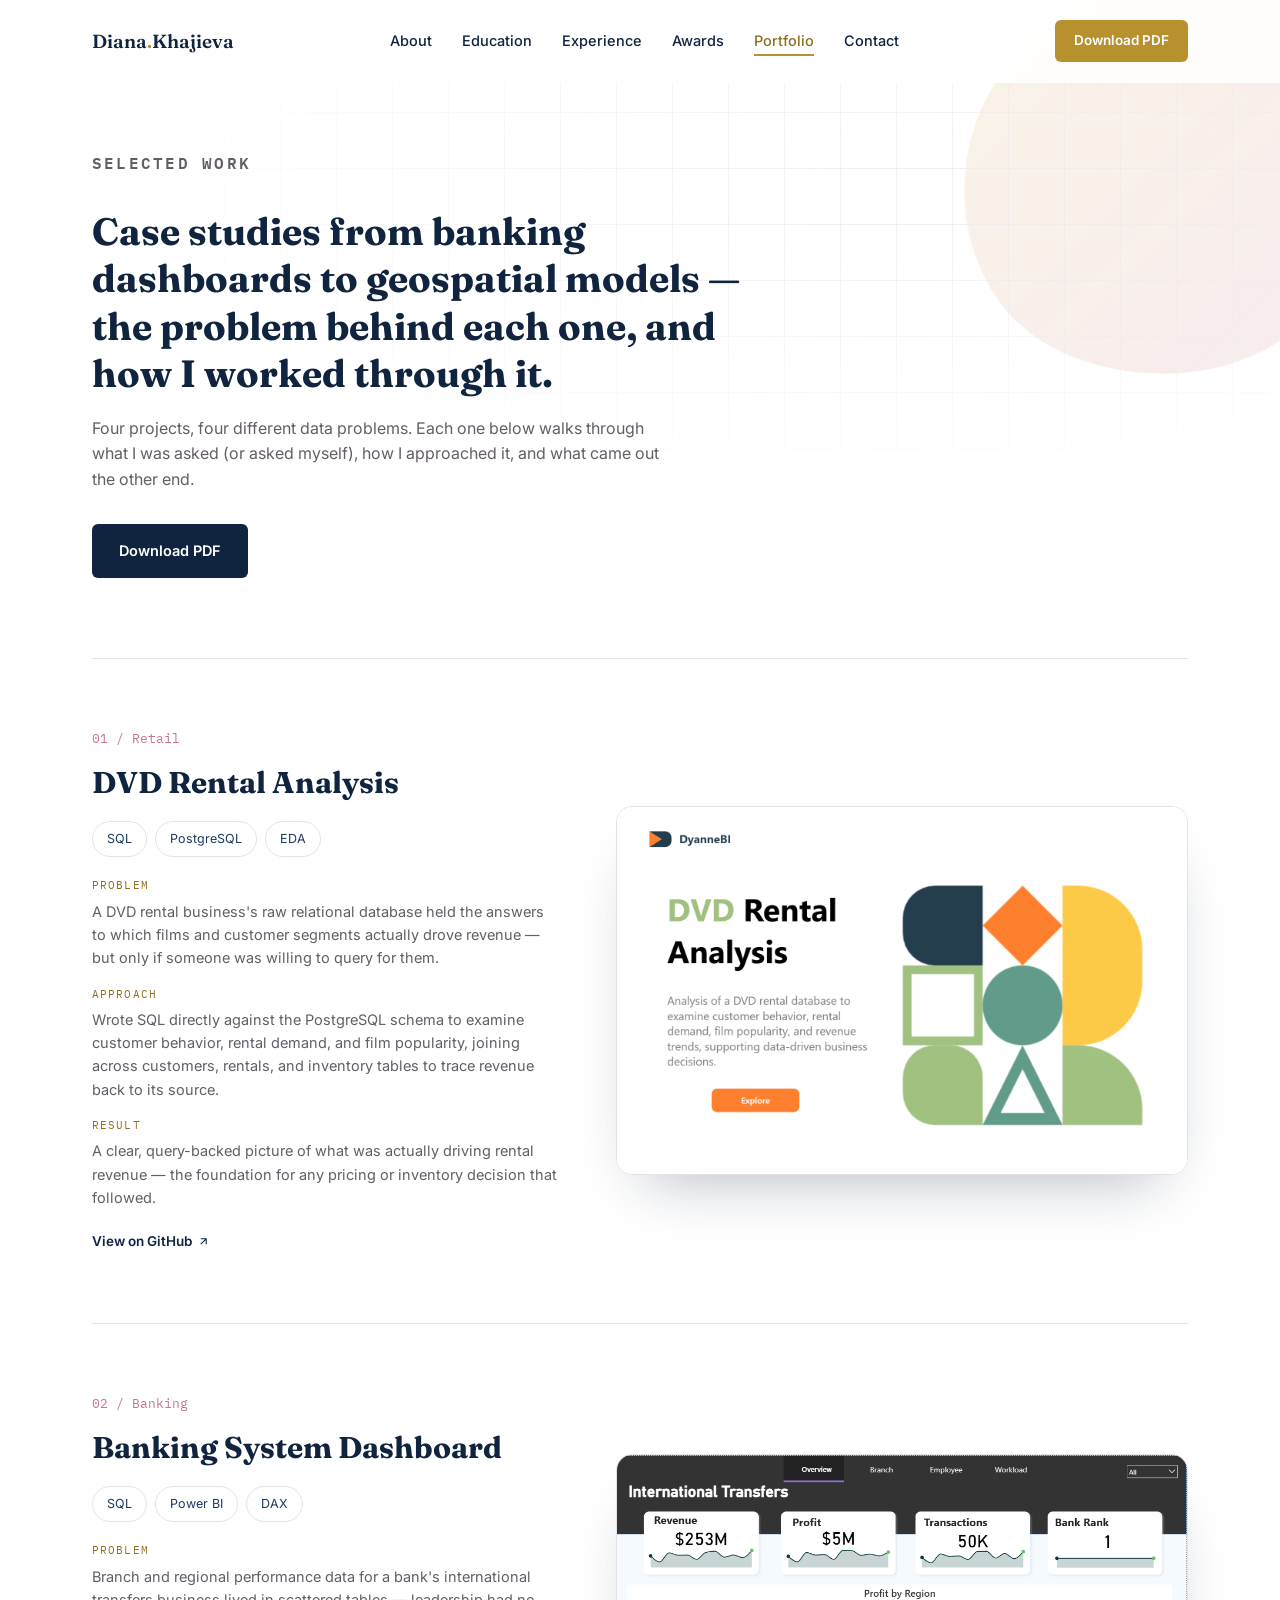
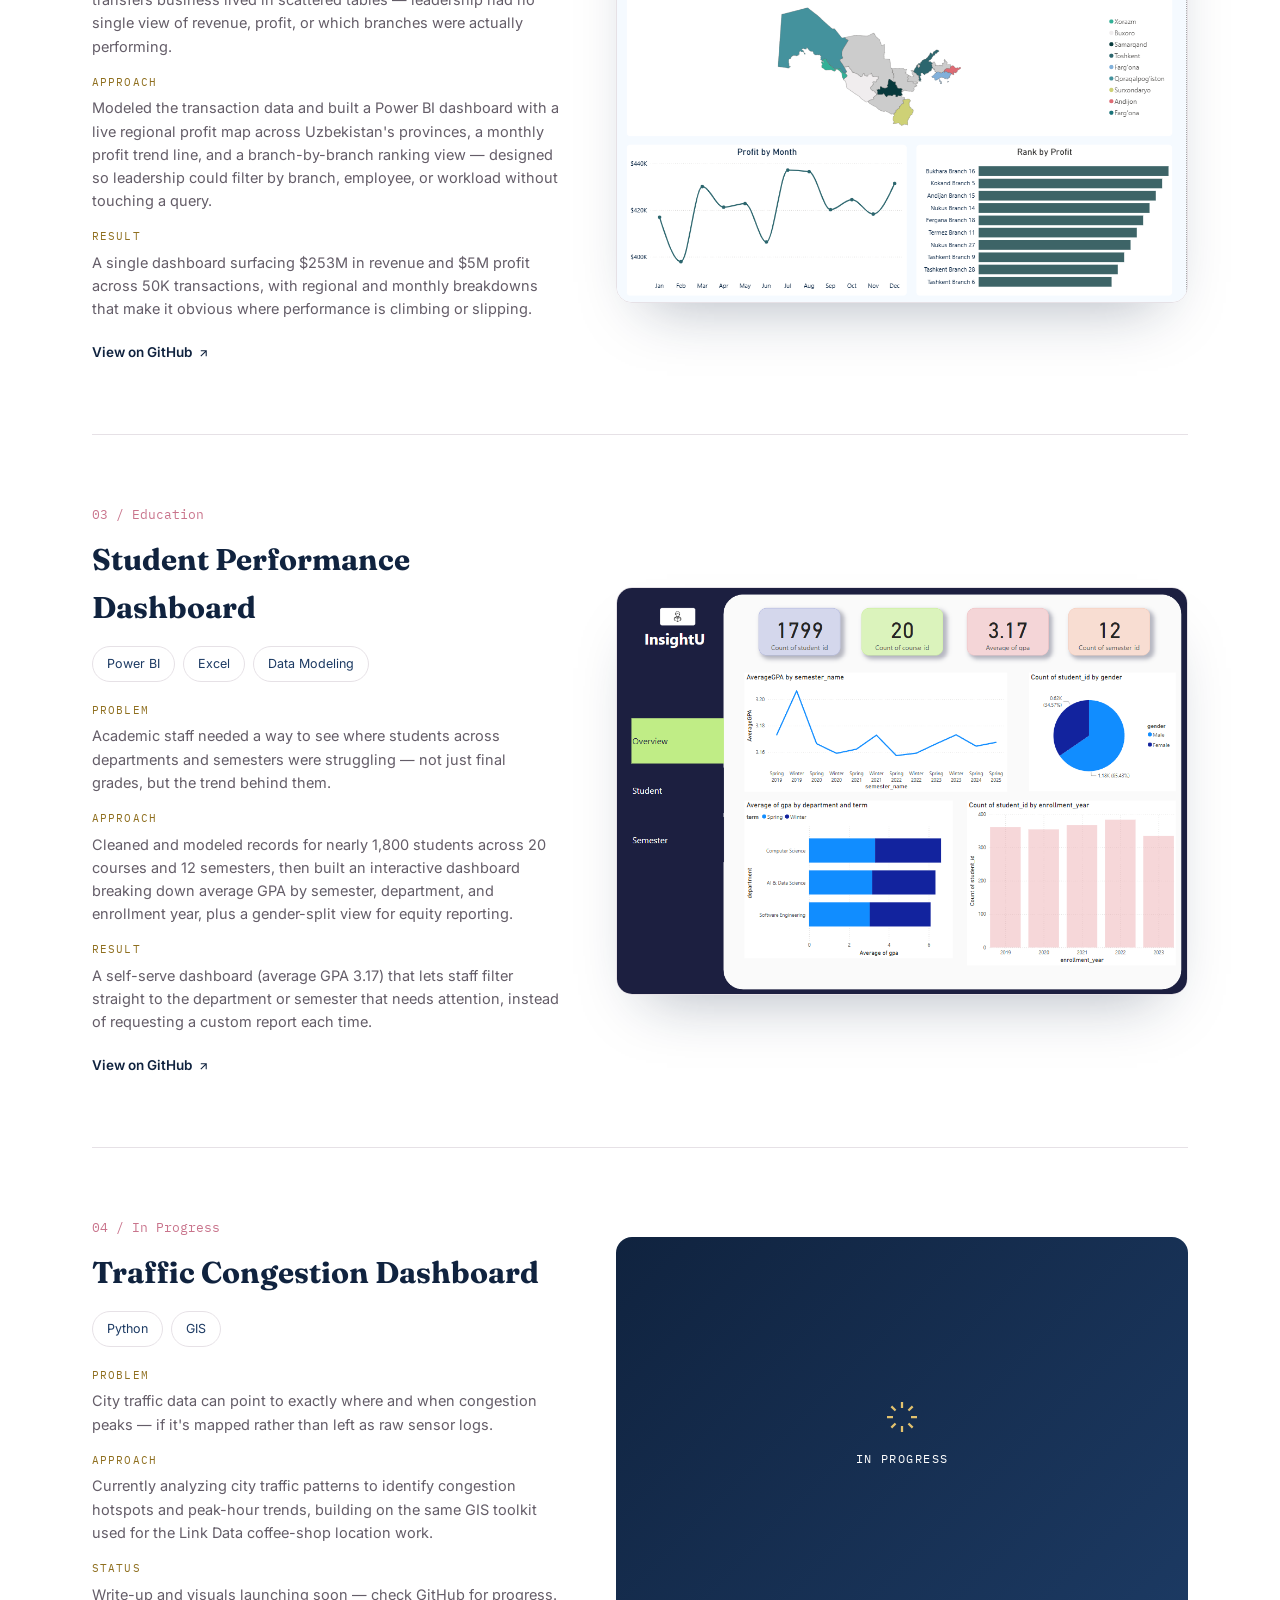
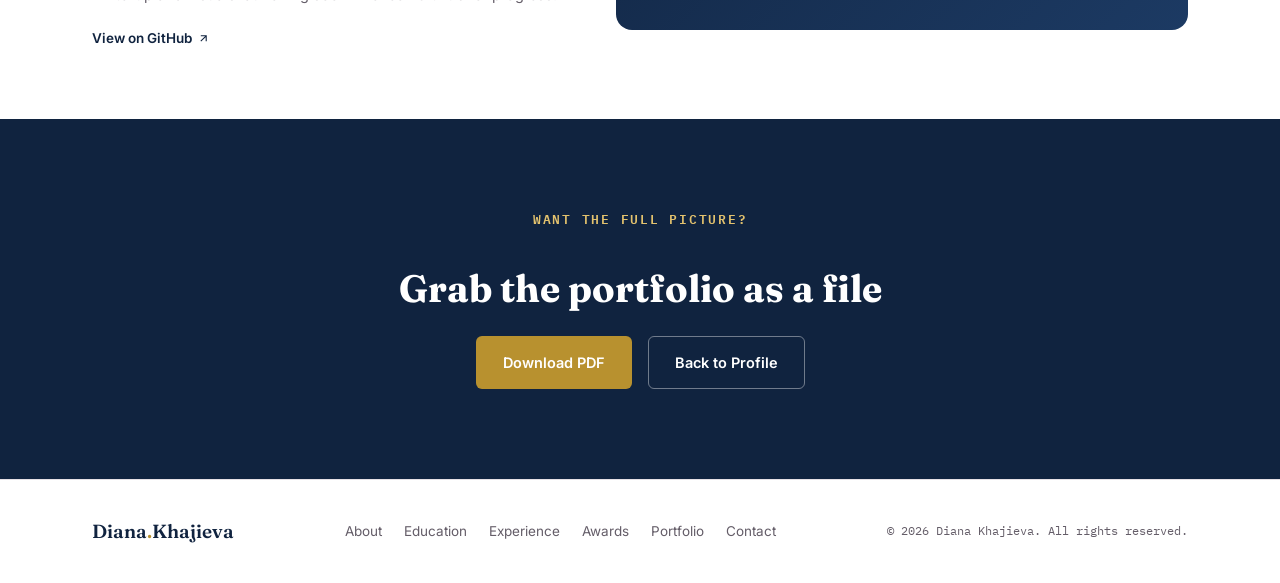
==== portfolio.html @ 5a4b7687 "Add files via upload" ====
<!DOCTYPE html>
<html lang="en">
<head>
<meta charset="UTF-8" />
<meta name="viewport" content="width=device-width, initial-scale=1.0" />
<title>Portfolio — Diana Khajieva</title>
<meta name="description" content="Diana Khajieva's data analytics portfolio — banking, education, and geospatial dashboard case studies." />
<link rel="preconnect" href="https://fonts.googleapis.com">
<link rel="preconnect" href="https://fonts.gstatic.com" crossorigin>
<link href="https://fonts.googleapis.com/css2?family=Fraunces:opsz,wght@9..144,500;9..144,600;9..144,700;9..144,900&family=Inter:wght@400;500;600;700&family=IBM+Plex+Mono:wght@400;500;600&display=swap" rel="stylesheet">
<link rel="stylesheet" href="style.css">
</head>
<body>

<div class="scroll-progress" id="scrollProgress"></div>

<!-- ===== Nav ===== -->
<header class="nav" id="nav">
  <div class="nav-inner">
    <a href="index.html" class="nav-logo">Diana<span>.</span>Khajieva</a>

    <nav class="nav-links" id="navLinks">
      <a href="index.html#about" class="nav-link">About</a>
      <a href="index.html#education" class="nav-link">Education</a>
      <a href="index.html#experience" class="nav-link">Experience</a>
      <a href="index.html#awards" class="nav-link">Awards</a>
      <a href="portfolio.html" class="nav-link active">Portfolio</a>
      <a href="index.html#contact" class="nav-link">Contact</a>
    </nav>

    <a href="assets/Diana_Khajieva_Portfolio.pdf" class="btn btn-small btn-gold nav-cta" download>Download PDF</a>

    <button class="nav-toggle" id="navToggle" aria-label="Toggle menu" aria-expanded="false">
      <span></span><span></span><span></span>
    </button>
  </div>
</header>

<main>

  <!-- ===== Portfolio hero ===== -->
  <section class="pf-hero">
    <div class="bg-blob blob-float" data-parallax="0.08" style="width:520px;height:520px;top:-5%;right:-12%;opacity:.5;" aria-hidden="true">
      <svg viewBox="0 0 200 200"><defs><linearGradient id="pfHeroGrad" x1="0%" y1="0%" x2="100%" y2="100%"><stop offset="0%" stop-color="#e3c26e" stop-opacity=".35"/><stop offset="100%" stop-color="#c9748c" stop-opacity=".28"/></linearGradient></defs>
      <path fill="url(#pfHeroGrad)" transform="translate(100 100)" d="M45.7,-58.4C59.9,-49.7,72.5,-36.9,76.9,-21.5C81.3,-6.1,77.5,11.9,69.4,27.4C61.3,42.9,48.9,55.9,34.2,63.6C19.5,71.3,2.5,73.7,-14.5,71.9C-31.5,70.1,-48.5,64.1,-60.6,52.3C-72.7,40.5,-79.9,22.9,-80.6,4.9C-81.3,-13.1,-75.5,-31.5,-64.5,-45.5C-53.5,-59.5,-37.3,-69.1,-20.6,-76.6C-3.9,-84.1,13.3,-89.5,27.9,-84.4C42.5,-79.3,54.5,-63.7,45.7,-58.4Z"/></svg>
    </div>
    <div class="hero-grid-bg" aria-hidden="true"></div>
    <div class="pf-hero-inner">
      <p class="eyebrow reveal">Selected Work</p>
      <h1 class="reveal">Case studies from banking dashboards to geospatial models — the problem behind each one, and how I worked through it.</h1>
      <p class="reveal">Four projects, four different data problems. Each one below walks through what I was asked (or asked myself), how I approached it, and what came out the other end.</p>
      <div class="pf-hero-actions reveal">
        <a href="assets/Diana_Khajieva_Portfolio.pdf" class="btn btn-navy" download>Download PDF</a>
      </div>
    </div>
  </section>

  <!-- ===== Case studies ===== -->
  <section class="case-list">
    <div class="section-inner">

      <article class="case-study reveal">
        <div class="case-copy">
          <span class="case-number mono">01 / Retail</span>
          <h2>DVD Rental Analysis</h2>
          <div class="case-tags">
            <span class="tag-outline">SQL</span><span class="tag-outline">PostgreSQL</span><span class="tag-outline">EDA</span>
          </div>
          <div class="case-block">
            <span class="case-block-label">Problem</span>
            <p>A DVD rental business's raw relational database held the answers to which films and customer segments actually drove revenue — but only if someone was willing to query for them.</p>
          </div>
          <div class="case-block">
            <span class="case-block-label">Approach</span>
            <p>Wrote SQL directly against the PostgreSQL schema to examine customer behavior, rental demand, and film popularity, joining across customers, rentals, and inventory tables to trace revenue back to its source.</p>
          </div>
          <div class="case-block">
            <span class="case-block-label">Result</span>
            <p>A clear, query-backed picture of what was actually driving rental revenue — the foundation for any pricing or inventory decision that followed.</p>
          </div>
          <div class="case-links">
            <a href="https://github.com/KhDyanne" target="_blank" rel="noopener" class="link-arrow">View on GitHub <svg viewBox="0 0 24 24" fill="none" stroke="currentColor" stroke-width="2"><path d="M7 17 17 7M7 7h10v10"/></svg></a>
          </div>
        </div>
        <div class="case-media">
          <div class="case-media-frame"><img src="assets/project-dvd-rental.png" alt="DVD Rental Analysis project cover"></div>
        </div>
      </article>

      <article class="case-study reveal">
        <div class="case-copy">
          <span class="case-number mono">02 / Banking</span>
          <h2>Banking System Dashboard</h2>
          <div class="case-tags">
            <span class="tag-outline">SQL</span><span class="tag-outline">Power BI</span><span class="tag-outline">DAX</span>
          </div>
          <div class="case-block">
            <span class="case-block-label">Problem</span>
            <p>Branch and regional performance data for a bank's international transfers business lived in scattered tables — leadership had no single view of revenue, profit, or which branches were actually performing.</p>
          </div>
          <div class="case-block">
            <span class="case-block-label">Approach</span>
            <p>Modeled the transaction data and built a Power BI dashboard with a live regional profit map across Uzbekistan's provinces, a monthly profit trend line, and a branch-by-branch ranking view — designed so leadership could filter by branch, employee, or workload without touching a query.</p>
          </div>
          <div class="case-block">
            <span class="case-block-label">Result</span>
            <p>A single dashboard surfacing $253M in revenue and $5M profit across 50K transactions, with regional and monthly breakdowns that make it obvious where performance is climbing or slipping.</p>
          </div>
          <div class="case-links">
            <a href="https://github.com/KhDyanne/Banking-Dashboard" target="_blank" rel="noopener" class="link-arrow">View on GitHub <svg viewBox="0 0 24 24" fill="none" stroke="currentColor" stroke-width="2"><path d="M7 17 17 7M7 7h10v10"/></svg></a>
          </div>
        </div>
        <div class="case-media">
          <div class="case-media-frame"><img src="assets/project-banking.png" alt="Banking System Power BI dashboard"></div>
        </div>
      </article>

      <article class="case-study reveal">
        <div class="case-copy">
          <span class="case-number mono">03 / Education</span>
          <h2>Student Performance Dashboard</h2>
          <div class="case-tags">
            <span class="tag-outline">Power BI</span><span class="tag-outline">Excel</span><span class="tag-outline">Data Modeling</span>
          </div>
          <div class="case-block">
            <span class="case-block-label">Problem</span>
            <p>Academic staff needed a way to see where students across departments and semesters were struggling — not just final grades, but the trend behind them.</p>
          </div>
          <div class="case-block">
            <span class="case-block-label">Approach</span>
            <p>Cleaned and modeled records for nearly 1,800 students across 20 courses and 12 semesters, then built an interactive dashboard breaking down average GPA by semester, department, and enrollment year, plus a gender-split view for equity reporting.</p>
          </div>
          <div class="case-block">
            <span class="case-block-label">Result</span>
            <p>A self-serve dashboard (average GPA 3.17) that lets staff filter straight to the department or semester that needs attention, instead of requesting a custom report each time.</p>
          </div>
          <div class="case-links">
            <a href="https://github.com/KhDyanne" target="_blank" rel="noopener" class="link-arrow">View on GitHub <svg viewBox="0 0 24 24" fill="none" stroke="currentColor" stroke-width="2"><path d="M7 17 17 7M7 7h10v10"/></svg></a>
          </div>
        </div>
        <div class="case-media">
          <div class="case-media-frame"><img src="assets/project-student-performance.png" alt="Student Performance Power BI dashboard"></div>
        </div>
      </article>

      <article class="case-study reveal">
        <div class="case-copy">
          <span class="case-number mono">04 / In Progress</span>
          <h2>Traffic Congestion Dashboard</h2>
          <div class="case-tags">
            <span class="tag-outline">Python</span><span class="tag-outline">GIS</span>
          </div>
          <div class="case-block">
            <span class="case-block-label">Problem</span>
            <p>City traffic data can point to exactly where and when congestion peaks — if it's mapped rather than left as raw sensor logs.</p>
          </div>
          <div class="case-block">
            <span class="case-block-label">Approach</span>
            <p>Currently analyzing city traffic patterns to identify congestion hotspots and peak-hour trends, building on the same GIS toolkit used for the Link Data coffee-shop location work.</p>
          </div>
          <div class="case-block">
            <span class="case-block-label">Status</span>
            <p>Write-up and visuals launching soon — check GitHub for progress.</p>
          </div>
          <div class="case-links">
            <a href="https://github.com/KhDyanne/Traffic-Dashboard" target="_blank" rel="noopener" class="link-arrow">View on GitHub <svg viewBox="0 0 24 24" fill="none" stroke="currentColor" stroke-width="2"><path d="M7 17 17 7M7 7h10v10"/></svg></a>
          </div>
        </div>
        <div class="case-media">
          <div class="case-media-soon">
            <svg viewBox="0 0 24 24" fill="none" stroke="currentColor" stroke-width="1.5"><path d="M12 2v4M12 18v4M4.9 4.9l2.8 2.8M16.3 16.3l2.8 2.8M2 12h4M18 12h4M4.9 19.1l2.8-2.8M16.3 7.7l2.8-2.8"/></svg>
            <span class="mono" style="font-size:12px; letter-spacing:.12em;">IN PROGRESS</span>
          </div>
        </div>
      </article>

    </div>
  </section>

  <!-- ===== CTA ===== -->
  <section class="pf-cta">
    <div class="section-inner">
      <p class="eyebrow reveal" style="color:var(--gold-light);">Want the full picture?</p>
      <h2 class="reveal">Grab the portfolio as a file</h2>
      <div class="pf-cta-actions reveal">
        <a href="assets/Diana_Khajieva_Portfolio.pdf" class="btn btn-navy" download>Download PDF</a>
        <a href="index.html" class="btn btn-outline">Back to Profile</a>
      </div>
    </div>
  </section>

</main>

<footer class="footer">
  <div class="footer-inner">
    <a href="index.html" class="nav-logo">Diana<span>.</span>Khajieva</a>
    <nav class="footer-links">
      <a href="index.html#about">About</a>
      <a href="index.html#education">Education</a>
      <a href="index.html#experience">Experience</a>
      <a href="index.html#awards">Awards</a>
      <a href="portfolio.html">Portfolio</a>
      <a href="index.html#contact">Contact</a>
    </nav>
    <p class="mono footer-copy">&copy; 2026 Diana Khajieva. All rights reserved.</p>
  </div>
</footer>

<button class="to-top" id="toTop" aria-label="Back to top">
  <svg viewBox="0 0 24 24" fill="none" stroke="currentColor" stroke-width="2"><path d="m18 15-6-6-6 6"/></svg>
</button>

<script src="script.js"></script>
</body>
</html>
---- style.css ----
/* =========================================================
   Diana Khajieva — Profile & Portfolio
   Palette: white / navy / gold / dusty rose
   Type: Fraunces (display) + Inter (body) + IBM Plex Mono (data)
========================================================= */

:root{
  --white:#ffffff;
  --navy-900:#10233f;
  --navy-700:#1c3a63;
  --navy-500:#2c4d82;
  --gold:#b8912f;
  --gold-light:#e3c26e;
  --gold-dark:#8f6f1f;
  --rose:#c9748c;
  --rose-light:#f8e8ee;
  --rose-dark:#a1546b;
  --gray-100:#f7f6f8;
  --gray-200:#ece9ed;
  --gray-400:#c7c1c9;
  --gray-600:#645d68;
  --line:#e6e1e6;

  --font-display: 'Fraunces', Georgia, serif;
  --font-body: 'Inter', -apple-system, BlinkMacSystemFont, sans-serif;
  --font-mono: 'IBM Plex Mono', 'Courier New', monospace;

  --max-w: 1160px;
  --section-pad: 128px;
  --ease: cubic-bezier(.22,.68,.32,1);
}

*{ box-sizing:border-box; margin:0; padding:0; }
html{ scroll-behavior:smooth; }
@media (prefers-reduced-motion: reduce){
  html{ scroll-behavior:auto; }
  *{ animation-duration:0.001ms !important; animation-iteration-count:1 !important; transition-duration:0.001ms !important; }
}

body{
  font-family:var(--font-body);
  color:var(--navy-900);
  background:var(--white);
  line-height:1.6;
  -webkit-font-smoothing:antialiased;
  overflow-x:hidden;
}

img{ max-width:100%; display:block; }
a{ color:inherit; text-decoration:none; }
ul{ list-style:none; }
.mono{ font-family:var(--font-mono); }
button{ font-family:inherit; }

::selection{ background:var(--rose); color:var(--white); }

:focus-visible{
  outline:2px solid var(--rose-dark);
  outline-offset:3px;
  border-radius:2px;
}

/* ===== Scroll progress ===== */
.scroll-progress{
  position:fixed; top:0; left:0; height:3px; width:0%;
  background:linear-gradient(90deg,var(--gold),var(--rose));
  z-index:1000;
  transition:width .1s linear;
}

/* ===== Section scaffolding ===== */
.section-inner{
  max-width:var(--max-w);
  margin:0 auto;
  padding:0 32px;
  position:relative;
}
.section{ padding:var(--section-pad) 0; position:relative; overflow:hidden; }
.section-alt{ background:var(--gray-100); }
.eyebrow{
  font-family:var(--font-mono);
  font-size:12.5px;
  letter-spacing:.14em;
  text-transform:uppercase;
  color:var(--rose-dark);
  font-weight:600;
  margin-bottom:10px;
}
.section-title{
  font-family:var(--font-display);
  font-weight:600;
  font-size:clamp(32px,4vw,44px);
  color:var(--navy-900);
  margin-bottom:56px;
  position:relative;
  padding-bottom:18px;
}
.section-title::after{
  content:"";
  position:absolute; left:0; bottom:0;
  width:56px; height:3px;
  background:var(--gold);
  border-radius:2px;
}

/* ===== Reveal-on-scroll ===== */
.reveal{
  opacity:0;
  transform:translateY(24px);
  transition:opacity .7s var(--ease), transform .7s var(--ease);
}
.reveal.is-visible{ opacity:1; transform:none; }

/* ===== Decorative parallax blobs ===== */
.bg-blob{
  position:absolute;
  z-index:0;
  pointer-events:none;
  will-change:transform;
}
.bg-blob svg{ width:100%; height:100%; display:block; }
.blob-float{ animation:blobFloat 9s ease-in-out infinite; }
.blob-float-slow{ animation:blobFloat 13s ease-in-out infinite; }
@keyframes blobFloat{
  0%,100%{ transform:translate(0,0) rotate(0deg) scale(1); }
  50%{ transform:translate(-2%,3%) rotate(6deg) scale(1.03); }
}

/* ===== Buttons ===== */
.btn{
  display:inline-flex; align-items:center; gap:8px;
  padding:14px 26px;
  font-weight:600;
  font-size:14.5px;
  border-radius:6px;
  border:1.5px solid transparent;
  cursor:pointer;
  transition:transform .25s var(--ease), box-shadow .25s var(--ease), background .25s var(--ease), color .25s var(--ease);
}
.btn-navy{ background:var(--navy-900); color:var(--white); }
.btn-navy:hover{ background:var(--navy-700); transform:translateY(-2px); box-shadow:0 10px 24px -8px rgba(16,35,63,.45); }
.btn-outline{ border-color:var(--navy-900); color:var(--navy-900); }
.btn-outline:hover{ background:var(--navy-900); color:var(--white); transform:translateY(-2px); }
.btn-gold{ background:var(--gold); color:var(--white); }
.btn-gold:hover{ background:var(--gold-dark); transform:translateY(-1px); }
.btn-small{ padding:9px 18px; font-size:13.5px; }

/* ===== Nav ===== */
.nav{
  position:fixed; top:0; left:0; right:0; z-index:900;
  background:rgba(255,255,255,.85);
  backdrop-filter:blur(10px);
  border-bottom:1px solid transparent;
  transition:border-color .3s, box-shadow .3s, padding .3s;
}
.nav.scrolled{ border-bottom-color:var(--line); box-shadow:0 6px 24px -16px rgba(16,35,63,.25); }
.nav-inner{
  max-width:var(--max-w); margin:0 auto; padding:20px 32px;
  display:flex; align-items:center; justify-content:space-between; gap:24px;
  transition:padding .3s;
}
.nav.scrolled .nav-inner{ padding:14px 32px; }
.nav-logo{ font-family:var(--font-display); font-weight:600; font-size:19px; color:var(--navy-900); white-space:nowrap; }
.nav-logo span{ color:var(--gold); }
.nav-links{ display:flex; gap:30px; }
.nav-link{ font-size:14.5px; font-weight:500; color:var(--navy-900); position:relative; padding:4px 0; white-space:nowrap; }
.nav-link::after{ content:""; position:absolute; left:0; bottom:0; width:0; height:2px; background:var(--gold); transition:width .3s var(--ease); }
.nav-link:hover::after, .nav-link.active::after{ width:100%; }
.nav-link.active{ color:var(--gold-dark); }
.nav-cta{ flex-shrink:0; }
.nav-toggle{ display:none; flex-direction:column; gap:5px; background:none; border:none; cursor:pointer; padding:6px; }
.nav-toggle span{ width:22px; height:2px; background:var(--navy-900); border-radius:2px; transition:transform .3s, opacity .3s; }
.nav-toggle.open span:nth-child(1){ transform:translateY(7px) rotate(45deg); }
.nav-toggle.open span:nth-child(2){ opacity:0; }
.nav-toggle.open span:nth-child(3){ transform:translateY(-7px) rotate(-45deg); }

/* ===== Hero ===== */
.hero{ position:relative; min-height:100vh; display:flex; flex-direction:column; justify-content:center; padding:150px 0 90px; overflow:hidden; }
.hero-grid-bg{
  position:absolute; inset:0;
  background-image:linear-gradient(var(--gray-200) 1px, transparent 1px), linear-gradient(90deg, var(--gray-200) 1px, transparent 1px);
  background-size:56px 56px;
  mask-image:radial-gradient(ellipse 80% 60% at 70% 30%, black 10%, transparent 75%);
  -webkit-mask-image:radial-gradient(ellipse 80% 60% at 70% 30%, black 10%, transparent 75%);
  opacity:.7;
}
.hero-blob{ position:absolute; top:8%; right:-6%; width:640px; height:640px; z-index:0; }
.hero-inner{
  max-width:var(--max-w); margin:0 auto; padding:0 32px;
  display:grid; grid-template-columns:1.05fr .95fr; gap:40px; align-items:center;
  width:100%; position:relative; z-index:2;
}
.hero-title{ font-family:var(--font-display); font-weight:700; font-size:clamp(46px,7vw,80px); line-height:1.02; color:var(--navy-900); margin:14px 0 6px; letter-spacing:-.01em; }
.hero-role{ font-family:var(--font-mono); font-size:16px; color:var(--rose-dark); font-weight:600; margin-bottom:20px; min-height:22px; }
.type-cursor{ color:var(--gold); animation:blink 1s step-end infinite; }
@keyframes blink{ 50%{ opacity:0; } }
.hero-sub{ font-size:17px; color:var(--gray-600); max-width:480px; margin-bottom:32px; }
.hero-actions{ display:flex; gap:16px; flex-wrap:wrap; margin-bottom:36px; }
.hero-socials{ display:flex; gap:14px; }
.social-icon{
  width:40px; height:40px; border:1.5px solid var(--line); border-radius:50%;
  display:flex; align-items:center; justify-content:center; color:var(--navy-900);
  transition:all .25s var(--ease);
}
.social-icon svg{ width:17px; height:17px; }
.social-icon:hover{ background:var(--navy-900); color:var(--white); border-color:var(--navy-900); transform:translateY(-3px); }

/* Hero photo blob treatment */
.hero-chart{ position:relative; display:flex; justify-content:center; z-index:1; }
.photo-halo{
  position:absolute; width:130%; height:114%; top:-14%; left:-15%;
  background:radial-gradient(circle at 55% 25%, rgba(230,201,150,.45), transparent 62%),
             radial-gradient(circle at 30% 78%, rgba(201,116,140,.28), transparent 58%),
             radial-gradient(circle at 75% 70%, rgba(247,233,210,.6), transparent 65%);
  z-index:0; pointer-events:none;
}
.chart-card{ position:relative; width:100%; max-width:400px; z-index:2; }
.hero-photo-wrap{
  position:relative;
  width:100%;
  aspect-ratio:4/4.6;
}
.hero-photo-wrap::before{
  content:"";
  position:absolute; inset:4%;
  background:linear-gradient(155deg, #f7ecdd, #f3e2e6);
  border-radius:38% 62% 55% 45% / 45% 40% 60% 55%;
  z-index:-1;
}
.hero-blob-shape{
  position:absolute; top:-8%; left:-8%; right:-8%; bottom:0;
  z-index:0;
}
.hero-blob-shape path{ fill:url(#blobGradient); }
.hero-photo{
  position:absolute;
  left:50%; bottom:0;
  transform:translateX(-50%);
  width:100%;
  max-width:none;
  z-index:2;
  filter:drop-shadow(0 20px 30px rgba(16,35,63,.2));
  -webkit-mask-image:linear-gradient(to bottom, black 0%, black 82%, transparent 98%);
  mask-image:linear-gradient(to bottom, black 0%, black 82%, transparent 98%);
}
.stat-chip{
  position:absolute;
  background:var(--white);
  border-radius:14px;
  padding:12px 16px;
  box-shadow:0 18px 40px -16px rgba(16,35,63,.4);
  display:flex; align-items:center; gap:10px;
  z-index:3;
  animation:chipFloat 5s ease-in-out infinite;
}
@keyframes chipFloat{ 0%,100%{ transform:translateY(0); } 50%{ transform:translateY(-8px); } }
.stat-chip-gpa{ top:6%; left:-10%; animation-delay:.2s; }
.stat-chip-intern{ bottom:14%; left:-14%; animation-delay:1.1s; }
.stat-chip-cert{ top:38%; right:-12%; animation-delay:.6s; }
.stat-chip b{ display:block; font-family:var(--font-mono); font-size:16px; color:var(--navy-900); line-height:1; }
.stat-chip span{ display:block; font-size:10.5px; color:var(--gray-600); margin-top:3px; white-space:nowrap; }
.ring-wrap{ width:36px; height:36px; flex-shrink:0; }
.ring-bg{ stroke:var(--gray-200); }
.ring-fill{ stroke:var(--gold); stroke-linecap:round; transform:rotate(-90deg); transform-origin:50% 50%; transition:stroke-dashoffset 1.4s var(--ease); }
.chip-icon{ width:30px; height:30px; border-radius:9px; display:flex; align-items:center; justify-content:center; flex-shrink:0; }
.chip-icon svg{ width:15px; height:15px; }
.chip-icon-rose{ background:var(--rose-light); color:var(--rose-dark); }
.chip-icon-gold{ background:#faf1de; color:var(--gold-dark); }

.scroll-cue{
  position:absolute; bottom:28px; left:50%; transform:translateX(-50%); z-index:3;
  display:flex; flex-direction:column; align-items:center; gap:6px;
  font-family:var(--font-mono); font-size:11px; letter-spacing:.08em;
  color:var(--gray-600); text-transform:uppercase;
}
.scroll-cue svg{ width:16px; height:16px; animation:bob 1.8s ease-in-out infinite; }
@keyframes bob{ 0%,100%{ transform:translateY(0); } 50%{ transform:translateY(6px); } }

/* ===== About ===== */
.about-grid{ display:grid; grid-template-columns:1.3fr .9fr; gap:56px; align-items:start; position:relative; z-index:1; }
.about-text{ color:var(--gray-600); margin-bottom:18px; font-size:16px; }
.lang-row{ display:flex; gap:10px; margin-top:26px; flex-wrap:wrap; }
.lang-chip{ border:1px solid var(--line); border-radius:100px; padding:8px 16px; font-size:13px; font-weight:600; color:var(--navy-900); }
.lang-chip em{ font-style:normal; color:var(--rose-dark); margin-left:5px; font-family:var(--font-mono); font-size:11px; }
.about-side{ display:flex; flex-direction:column; gap:20px; }
.info-card{ border:1px solid var(--line); border-radius:12px; padding:24px; background:var(--white); transition:transform .3s var(--ease), box-shadow .3s var(--ease), border-color .3s; }
.info-card:hover{ transform:translateY(-4px); box-shadow:0 20px 40px -24px rgba(16,35,63,.35); border-color:var(--gold); }
.info-card-icon{ width:38px; height:38px; border-radius:9px; background:var(--rose-light); color:var(--rose-dark); display:flex; align-items:center; justify-content:center; margin-bottom:14px; }
.info-card-icon svg{ width:19px; height:19px; }
.info-card h3{ font-family:var(--font-display); font-size:17px; margin-bottom:8px; }
.info-card p{ font-size:13.8px; color:var(--gray-600); }

/* ===== Education ===== */
.edu-card{
  position:relative; z-index:1;
  border:1px solid var(--line); border-radius:20px; padding:40px;
  background:var(--white); box-shadow:0 30px 60px -40px rgba(16,35,63,.3);
}
.edu-card-head{ display:flex; justify-content:space-between; align-items:flex-start; gap:24px; flex-wrap:wrap; margin-bottom:14px; }
.edu-card-head h3{ font-family:var(--font-display); font-size:26px; color:var(--navy-900); }
.edu-org{ color:var(--rose-dark); font-weight:600; margin-top:4px; }
.edu-grade{ display:flex; flex-direction:column; align-items:center; background:var(--navy-900); color:var(--white); border-radius:14px; padding:14px 22px; }
.edu-grade .mono{ font-size:22px; font-weight:600; }
.edu-grade .mono em{ font-style:normal; font-size:13px; color:var(--gold-light); }
.edu-grade-label{ font-size:10px; letter-spacing:.1em; text-transform:uppercase; color:var(--gray-400); margin-top:2px; }
.edu-dates{ color:var(--gray-600); font-size:13px; margin-bottom:14px; }
.edu-field{ color:var(--gray-600); margin-bottom:20px; }
.subject-tags{ display:flex; flex-wrap:wrap; gap:9px; }
.tag-outline{ border:1px solid var(--line); border-radius:100px; padding:7px 14px; font-size:12.5px; color:var(--navy-700); background:var(--gray-100); }

/* ===== Experience: accordion timeline ===== */
.timeline{ position:relative; z-index:1; margin-left:8px; }
.timeline::before{ content:""; position:absolute; left:7px; top:10px; bottom:10px; width:2px; background:linear-gradient(var(--gold), var(--rose)); }
.timeline-item{ position:relative; padding-left:38px; margin-bottom:14px; }
.timeline-dot{ position:absolute; left:0; top:6px; width:16px; height:16px; border-radius:50%; background:var(--white); border:3px solid var(--gold); }
.timeline-item:first-child .timeline-dot{ background:var(--gold); }
.timeline-content{ border:1px solid var(--line); border-radius:14px; padding:20px 24px; background:var(--white); cursor:pointer; transition:border-color .3s, box-shadow .3s; }
.timeline-content:hover{ border-color:var(--gold); box-shadow:0 16px 32px -24px rgba(16,35,63,.3); }
.timeline-date{ font-size:11.5px; color:var(--rose-dark); }
.timeline-content h3{ font-family:var(--font-display); font-size:19px; margin:6px 0 3px; }
.timeline-org{ font-size:13.5px; color:var(--gray-600); margin-bottom:6px; }
.timeline-summary{ font-size:14px; color:var(--navy-700); font-weight:500; }
.timeline-toggle{
  display:inline-flex; align-items:center; gap:6px; margin-top:10px;
  font-size:12px; font-weight:600; color:var(--gold-dark); font-family:var(--font-mono);
}
.timeline-toggle svg{ width:12px; height:12px; transition:transform .3s var(--ease); }
.timeline-item.open .timeline-toggle svg{ transform:rotate(180deg); }
.timeline-details{
  max-height:0; overflow:hidden; transition:max-height .45s var(--ease), margin .45s var(--ease);
}
.timeline-item.open .timeline-details{ max-height:260px; margin-top:12px; }
.timeline-details li{ font-size:13.8px; color:var(--gray-600); padding-left:16px; position:relative; margin-bottom:7px; }
.timeline-details li::before{ content:"—"; position:absolute; left:0; color:var(--rose); }

.volunteer-block{ margin-top:64px; position:relative; z-index:1; }
.skill-group-title{ font-family:var(--font-display); font-size:20px; font-weight:600; margin-bottom:22px; color:var(--navy-900); }
.volunteer-grid-3{ display:grid; grid-template-columns:repeat(3,1fr); gap:20px; }
.volunteer-card{
  border:1px solid var(--line); border-radius:14px; padding:24px;
  background:var(--white); position:relative; overflow:hidden;
  transition:transform .3s var(--ease), box-shadow .3s var(--ease), border-color .3s;
}
.volunteer-card::before{ content:""; position:absolute; top:0; left:0; right:0; height:3px; background:linear-gradient(90deg,var(--gold),var(--rose)); }
.volunteer-card:hover{ transform:translateY(-5px); box-shadow:0 22px 44px -26px rgba(16,35,63,.35); border-color:var(--gold); }
.volunteer-card-icon{ width:38px; height:38px; border-radius:9px; background:var(--rose-light); color:var(--rose-dark); display:flex; align-items:center; justify-content:center; margin-bottom:16px; }
.volunteer-card-icon svg{ width:19px; height:19px; }
.vol-date{ font-size:11px; color:var(--rose-dark); display:block; margin-bottom:8px; }
.volunteer-card h3{ font-family:var(--font-display); font-size:17px; color:var(--navy-900); margin-bottom:8px; }
.volunteer-card p{ font-size:13.5px; color:var(--gray-600); line-height:1.55; }

/* ===== Skills ===== */
.skills-grid-single{ max-width:640px; position:relative; z-index:1; }
.skill-bar{ margin-bottom:22px; }
.skill-bar-head{ display:flex; justify-content:space-between; font-size:14.5px; margin-bottom:8px; }
.skill-pct{ color:var(--rose-dark); font-size:12.5px; }
.skill-track{ height:8px; background:var(--gray-200); border-radius:100px; overflow:hidden; }
.skill-fill{ height:100%; width:0%; border-radius:100px; background:linear-gradient(90deg,var(--navy-700),var(--rose)); transition:width 1.3s var(--ease); }

/* ===== Awards: flip cards ===== */
.badge-category-title{ margin-top:44px; }
.badge-category-title:first-of-type{ margin-top:0; }
.badge-grid{ display:grid; grid-template-columns:repeat(3,1fr); gap:24px; margin-bottom:12px; position:relative; z-index:1; }
.badge-grid-4{ grid-template-columns:repeat(4,1fr); }
.badge-card{ perspective:1200px; height:168px; }
.badge-card-inner{ position:relative; width:100%; height:100%; transition:transform .6s var(--ease); transform-style:preserve-3d; cursor:pointer; }
.badge-card.flipped .badge-card-inner{ transform:rotateY(180deg); }
.badge-front, .badge-back{
  position:absolute; inset:0; backface-visibility:hidden; border-radius:14px;
  padding:22px; border:1px solid var(--line);
  display:flex; flex-direction:column;
}
.badge-front{ background:var(--white); }
.badge-back{ background:var(--navy-900); color:var(--white); transform:rotateY(180deg); justify-content:center; }
.badge-tag{ font-size:10px; letter-spacing:.1em; text-transform:uppercase; color:var(--gold-dark); background:#faf1de; display:inline-block; padding:4px 10px; border-radius:100px; margin-bottom:auto; align-self:flex-start; }
.badge-front h3{ font-family:var(--font-display); font-size:16.5px; margin-top:12px; line-height:1.25; }
.badge-org{ font-size:12.5px; color:var(--gray-600); margin-top:auto; }
.badge-desc{ font-size:13px; color:var(--gray-200); line-height:1.5; }
.badge-flip-hint{ position:absolute; bottom:10px; right:14px; font-size:9.5px; color:var(--gray-400); font-family:var(--font-mono); }

/* ===== Portfolio CTA (index teaser) ===== */
.section-portfolio{ background:linear-gradient(160deg, var(--navy-900), var(--navy-700)); color:var(--white); }
.section-portfolio .eyebrow{ color:var(--gold-light); }
.section-portfolio .section-title{ color:var(--white); }
.portfolio-inner{ display:grid; grid-template-columns:1.15fr .85fr; gap:56px; align-items:center; position:relative; z-index:1; }
.portfolio-lede{ color:var(--gray-400); font-size:16px; max-width:480px; margin-bottom:26px; }
.mini-projects{ display:flex; flex-wrap:wrap; gap:10px; margin-bottom:34px; }
.mini-tag{ border:1px solid rgba(255,255,255,.2); border-radius:100px; padding:8px 15px; font-size:12.5px; color:var(--white); }
.mini-tag-soon{ border-style:dashed; color:var(--gold-light); }
.portfolio-actions{ display:flex; gap:16px; flex-wrap:wrap; }
.section-portfolio .btn-navy{ background:var(--gold); }
.section-portfolio .btn-navy:hover{ background:var(--gold-dark); }
.section-portfolio .btn-outline{ border-color:rgba(255,255,255,.4); color:var(--white); }
.section-portfolio .btn-outline:hover{ background:rgba(255,255,255,.1); }

.portfolio-doc-preview{ display:flex; justify-content:center; }
.doc-mock{
  width:230px; background:var(--white); border-radius:12px; padding:26px 22px;
  box-shadow:0 40px 70px -30px rgba(0,0,0,.5);
  transform:rotate(3deg);
}
.doc-mock-line{ height:9px; background:var(--gray-200); border-radius:4px; margin-bottom:11px; }
.doc-mock-title{ width:75%; height:14px; background:var(--gold); margin-bottom:16px; }
.doc-mock-thumb{ width:100%; height:70px; background:var(--rose-light); border-radius:6px; margin-bottom:14px; }

/* ===== Contact ===== */
.section-contact{ background:var(--navy-900); color:var(--white); text-align:center; }
.section-contact .eyebrow{ color:var(--gold-light); }
.section-contact .section-title{ color:var(--white); margin-left:auto; margin-right:auto; }
.section-contact .section-title::after{ left:50%; transform:translateX(-50%); }
.contact-lede{ max-width:520px; margin:0 auto 52px; color:var(--gray-400); font-size:16px; position:relative; z-index:1; }
.contact-grid{ display:grid; grid-template-columns:repeat(3,1fr); gap:24px; max-width:720px; margin:0 auto; position:relative; z-index:1; }
.contact-card{ border:1px solid rgba(255,255,255,.14); border-radius:14px; padding:30px 20px; display:flex; flex-direction:column; align-items:center; gap:10px; transition:all .3s var(--ease); }
.contact-card svg{ width:24px; height:24px; color:var(--gold-light); }
.contact-card span{ font-weight:600; font-size:15px; }
.contact-card p{ color:var(--gray-400); font-size:12.5px; }
.contact-card:hover{ background:rgba(255,255,255,.05); border-color:var(--gold); transform:translateY(-6px); }

/* ===== Footer ===== */
.footer{ border-top:1px solid var(--line); padding:36px 0; }
.footer-inner{ max-width:var(--max-w); margin:0 auto; padding:0 32px; display:flex; align-items:center; justify-content:space-between; flex-wrap:wrap; gap:16px; }
.footer-links{ display:flex; gap:22px; flex-wrap:wrap; }
.footer-links a{ font-size:13.5px; color:var(--gray-600); }
.footer-links a:hover{ color:var(--navy-900); }
.footer-copy{ font-size:11.5px; color:var(--gray-600); }

/* ===== Back to top ===== */
.to-top{
  position:fixed; bottom:28px; right:28px; z-index:500;
  width:46px; height:46px; border-radius:50%;
  background:var(--navy-900); color:var(--white); border:none; cursor:pointer;
  display:flex; align-items:center; justify-content:center;
  opacity:0; pointer-events:none; transform:translateY(12px);
  transition:all .3s var(--ease);
  box-shadow:0 12px 28px -12px rgba(16,35,63,.5);
}
.to-top.visible{ opacity:1; pointer-events:auto; transform:none; }
.to-top:hover{ background:var(--gold); }
.to-top svg{ width:18px; height:18px; }

/* =========================================================
   Portfolio page specific
========================================================= */
.pf-hero{ padding:150px 0 80px; position:relative; overflow:hidden; }
.pf-hero-inner{ max-width:var(--max-w); margin:0 auto; padding:0 32px; position:relative; z-index:1; }
.pf-hero h1{ font-family:var(--font-display); font-size:clamp(26px,3.4vw,38px); color:var(--navy-900); margin:12px 0 18px; max-width:700px; line-height:1.25; }
.pf-hero p{ font-size:16px; color:var(--gray-600); max-width:580px; margin-bottom:32px; }
.pf-hero-actions{ display:flex; gap:16px; flex-wrap:wrap; }

.case-list{ display:flex; flex-direction:column; gap:0; position:relative; z-index:1; }
.case-study{ padding:70px 0; border-top:1px solid var(--line); display:grid; grid-template-columns:.9fr 1.1fr; gap:56px; align-items:center; }
.case-study:nth-child(even) .case-media{ order:2; }
.case-number{ font-family:var(--font-mono); color:var(--rose); font-size:13px; margin-bottom:10px; display:block; }
.case-copy h2{ font-family:var(--font-display); font-size:30px; color:var(--navy-900); margin-bottom:14px; }
.case-tags{ display:flex; gap:8px; flex-wrap:wrap; margin-bottom:20px; }
.case-tags .tag-outline{ background:var(--white); }
.case-block{ margin-bottom:16px; }
.case-block-label{ font-family:var(--font-mono); font-size:11px; letter-spacing:.1em; text-transform:uppercase; color:var(--gold-dark); margin-bottom:5px; display:block; }
.case-block p{ font-size:14.5px; color:var(--gray-600); }
.case-links{ display:flex; gap:20px; margin-top:22px; }
.case-media{ position:relative; }
.case-media-frame{ border-radius:16px; overflow:hidden; border:1px solid var(--line); box-shadow:0 30px 60px -30px rgba(16,35,63,.35); transition:transform .4s var(--ease); }
.case-media-frame:hover{ transform:translateY(-6px); }
.case-media-frame img{ width:100%; display:block; }
.case-media-soon{
  aspect-ratio:16/11; border-radius:16px; display:flex; flex-direction:column; align-items:center; justify-content:center; gap:14px;
  background:linear-gradient(135deg,var(--navy-900),var(--navy-700)); color:var(--white);
}
.case-media-soon svg{ width:36px; height:36px; color:var(--gold-light); }
.link-arrow{ display:inline-flex; align-items:center; gap:5px; font-size:13.5px; font-weight:600; color:var(--navy-900); }
.link-arrow svg{ width:13px; height:13px; transition:transform .25s var(--ease); }
.link-arrow:hover{ color:var(--gold-dark); }
.link-arrow:hover svg{ transform:translate(2px,-2px); }

.pf-cta{ background:var(--navy-900); color:var(--white); text-align:center; padding:90px 0; }
.pf-cta h2{ font-family:var(--font-display); font-size:clamp(28px,4vw,38px); margin-bottom:16px; }
.pf-cta p{ color:var(--gray-400); max-width:480px; margin:0 auto 30px; }
.pf-cta-actions{ display:flex; gap:16px; justify-content:center; flex-wrap:wrap; }
.pf-cta .btn-navy{ background:var(--gold); }
.pf-cta .btn-navy:hover{ background:var(--gold-dark); }
.pf-cta .btn-outline{ border-color:rgba(255,255,255,.4); color:var(--white); }
.pf-cta .btn-outline:hover{ background:rgba(255,255,255,.1); }

/* =========================================================
   Responsive
========================================================= */
@media (max-width: 980px){
  .hero-inner{ grid-template-columns:1fr; }
  .hero-chart{ order:-1; max-width:340px; margin:0 auto 20px; }
  .about-grid{ grid-template-columns:1fr; }
  .badge-grid, .badge-grid-4{ grid-template-columns:1fr 1fr; }
  .contact-grid{ grid-template-columns:1fr; max-width:340px; }
  .portfolio-inner{ grid-template-columns:1fr; }
  .portfolio-doc-preview{ order:-1; }
  .case-study, .case-study:nth-child(even){ grid-template-columns:1fr; }
  .case-study:nth-child(even) .case-media{ order:0; }
  .volunteer-grid-3{ grid-template-columns:1fr 1fr; }
}

@media (max-width: 760px){
  :root{ --section-pad:88px; }
  .nav-links, .nav-cta{ display:none; }
  .nav-toggle{ display:flex; }
  .nav-links.open{
    display:flex; flex-direction:column; gap:0;
    position:absolute; top:100%; left:0; right:0;
    background:var(--white); border-bottom:1px solid var(--line);
    padding:8px 32px 20px;
    box-shadow:0 20px 30px -20px rgba(16,35,63,.25);
  }
  .nav-links.open .nav-link{ padding:14px 0; border-bottom:1px solid var(--gray-100); }
  .hero{ padding-top:130px; text-align:left; }
  .hero-actions{ flex-direction:column; align-items:stretch; }
  .hero-actions .btn{ justify-content:center; }
  .stat-chip{ position:static; display:inline-flex; margin:6px 6px 0 0; animation:none; }
  .hero-photo-wrap{ display:flex; }
  .badge-grid, .badge-grid-4{ grid-template-columns:1fr; }
  .volunteer-grid-3{ grid-template-columns:1fr; }
  .edu-card{ padding:26px; }
  .edu-card-head{ flex-direction:column; }
}
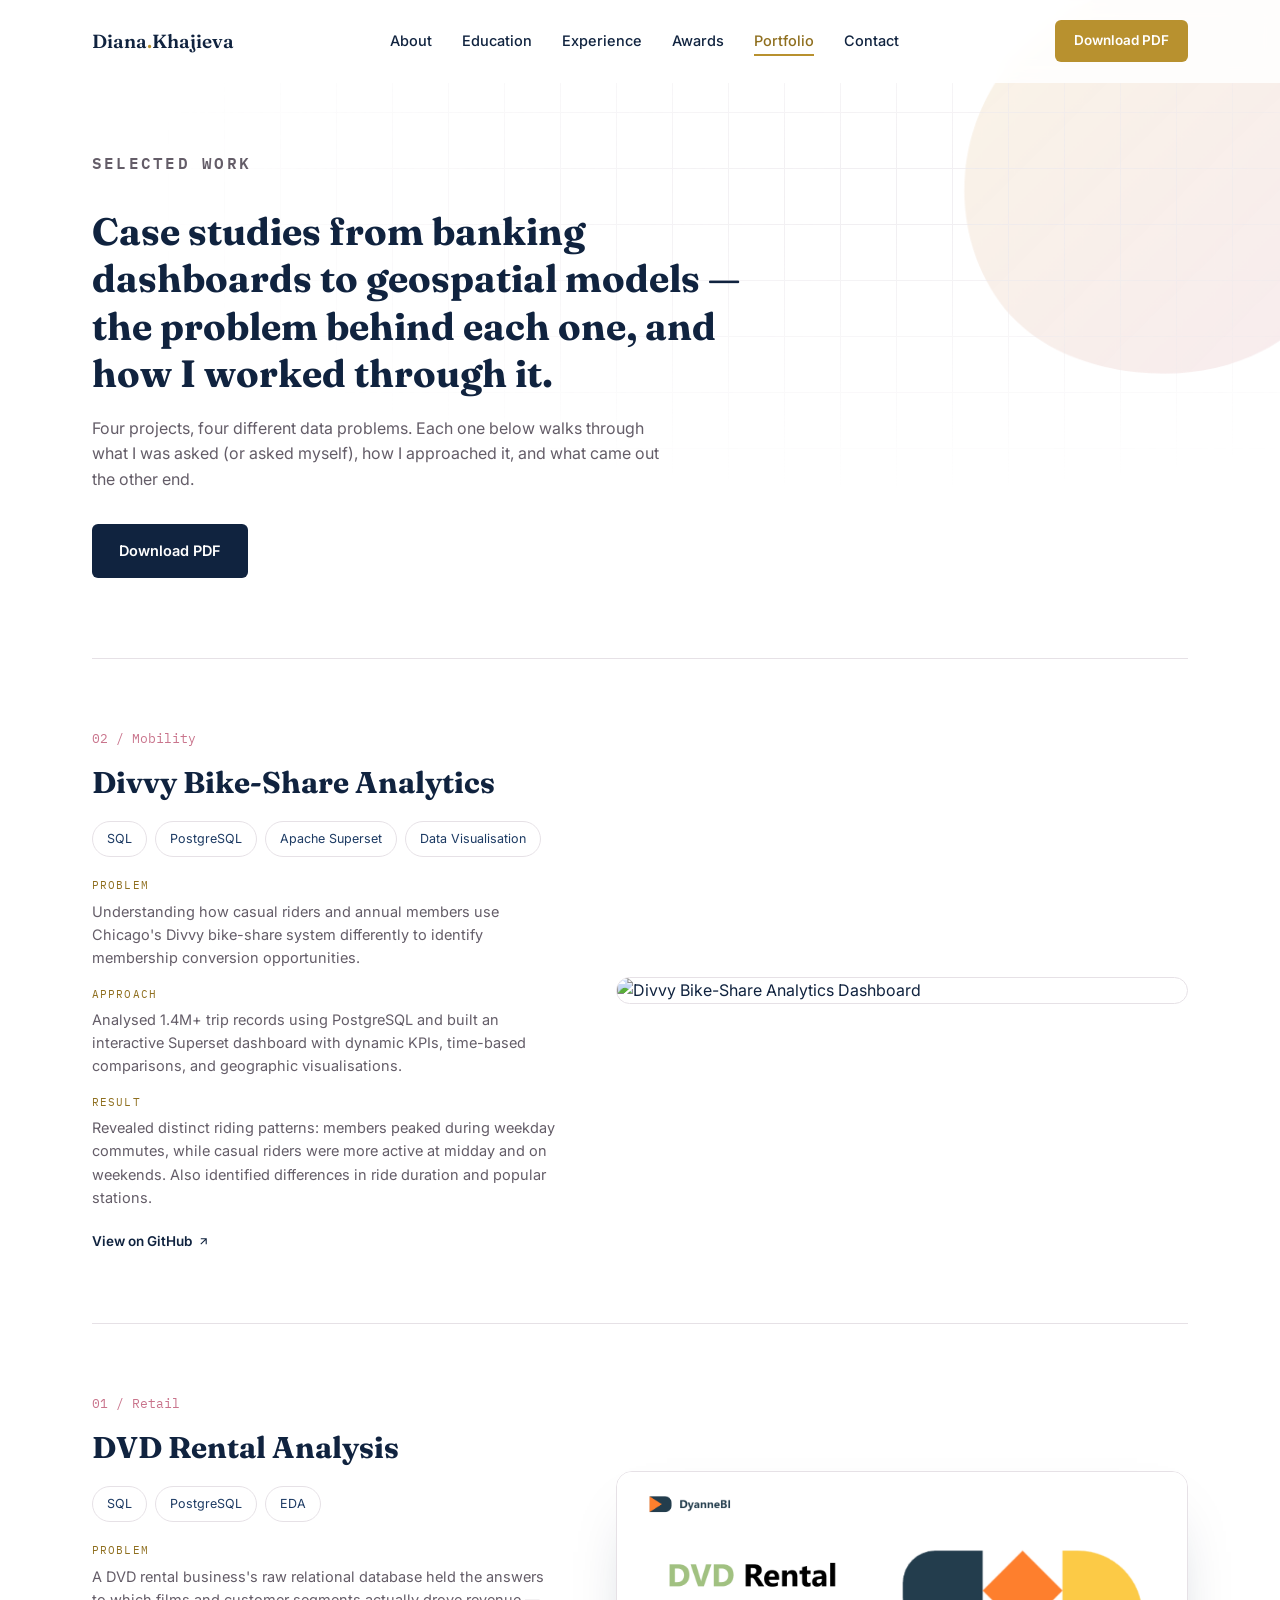
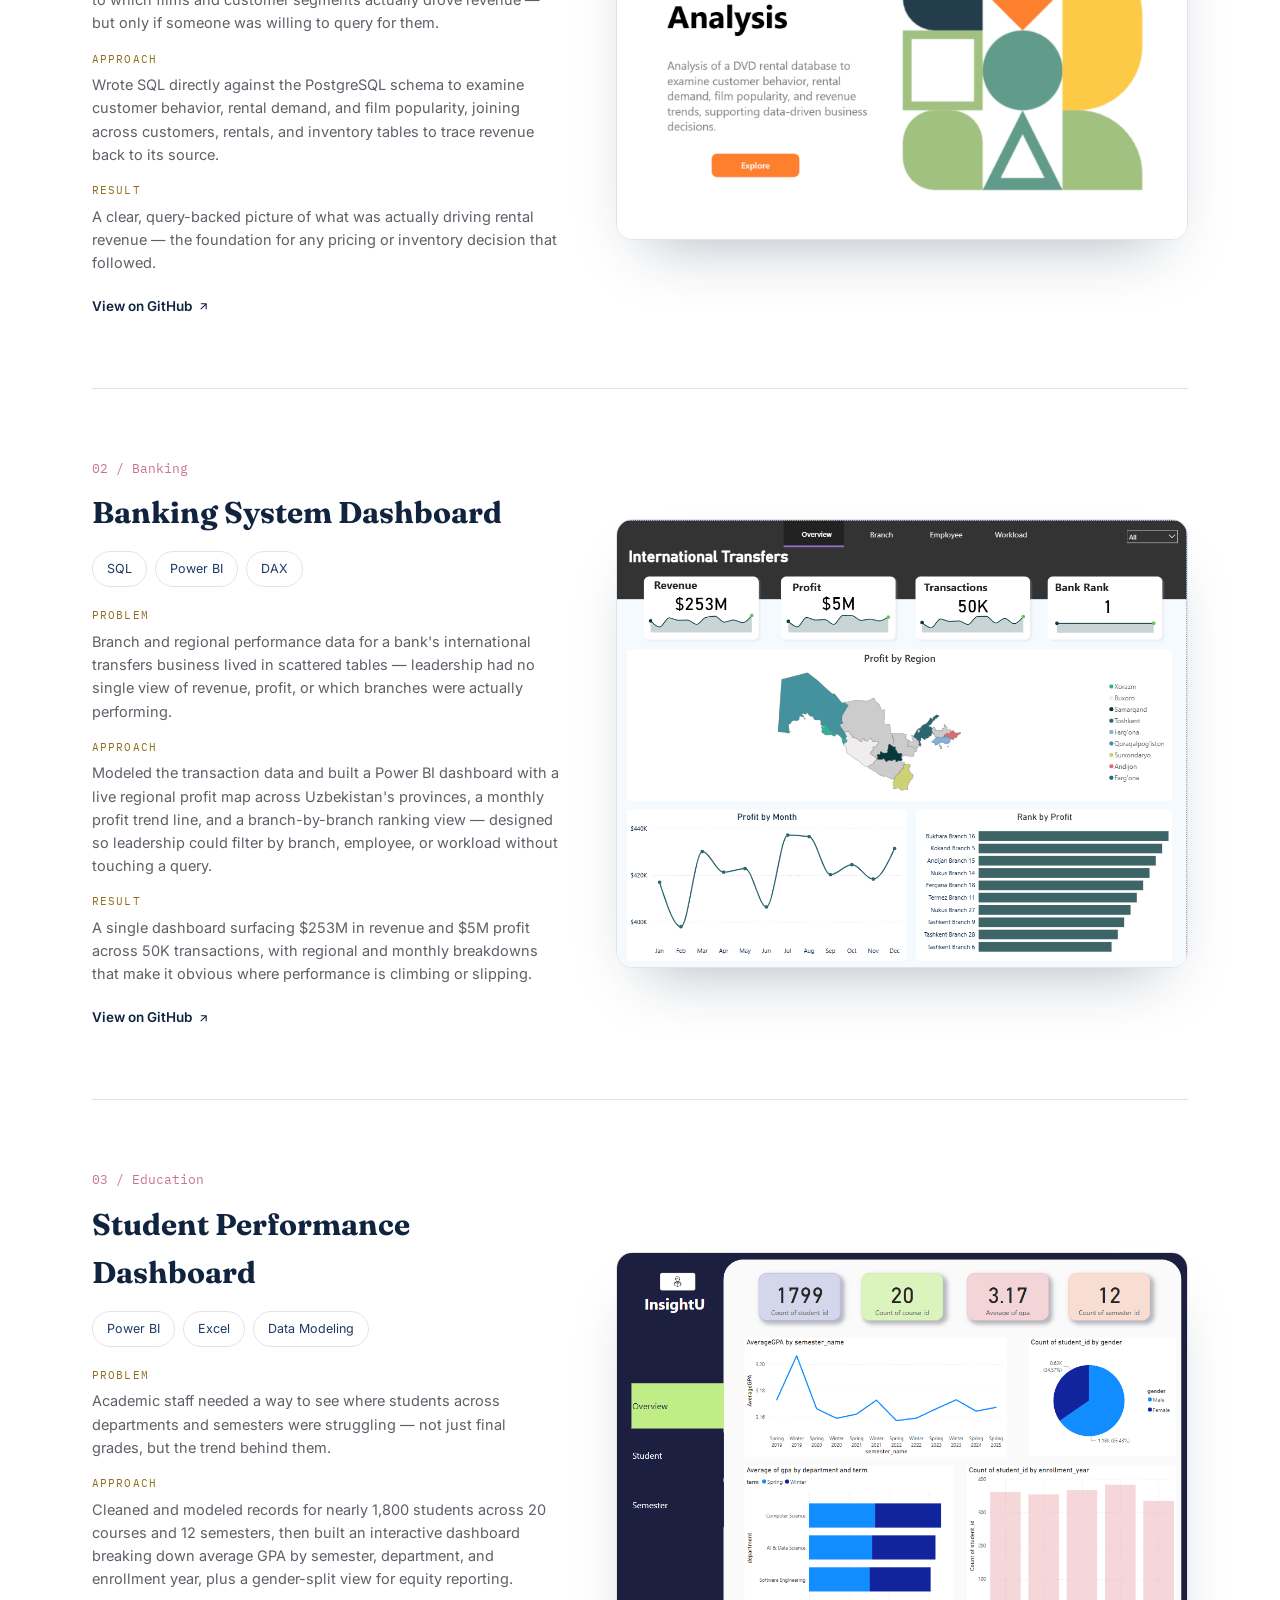
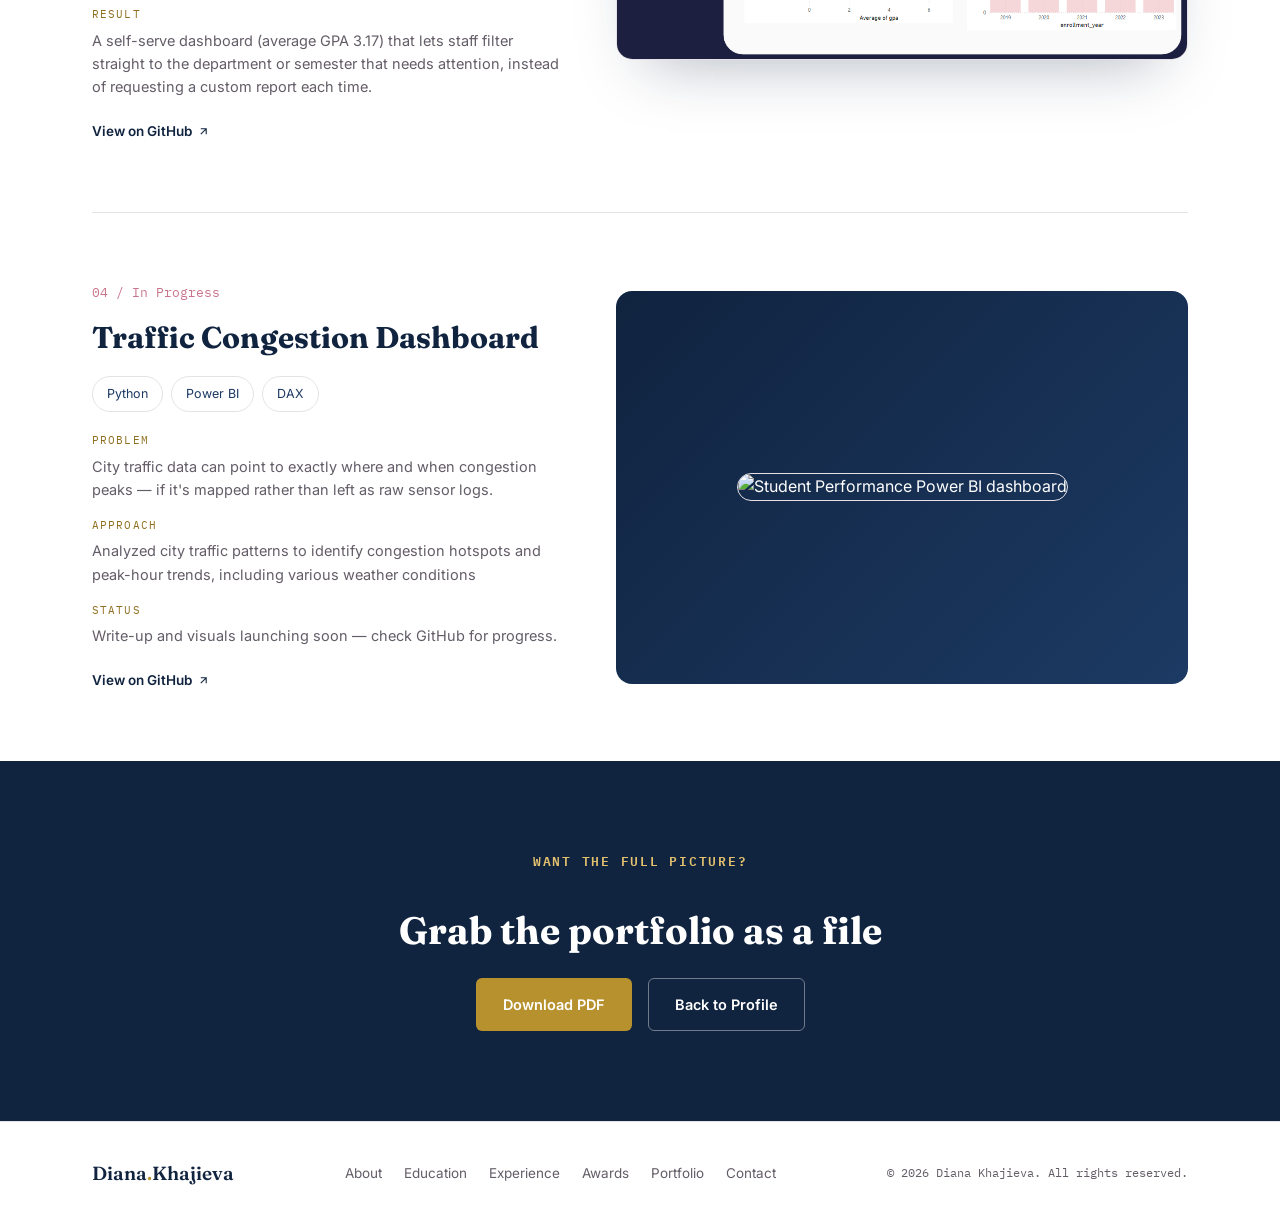
==== commit edf5ada1: "Add Divvy Bike-Share case study and update links Added detailed case study for Divvy Bike-Share Anal" ====
--- a/portfolio.html
+++ b/portfolio.html
@@ -58,7 +58,35 @@
   <!-- ===== Case studies ===== -->
   <section class="case-list">
     <div class="section-inner">
-
+      
+      <article class="case-study reveal">
+        <div class="case-copy">
+          <span class="case-number mono">02 / Mobility</span>
+          <h2>Divvy Bike-Share Analytics</h2>
+          <div class="case-tags">
+            <span class="tag-outline">SQL</span><span class="tag-outline">PostgreSQL</span><span class="tag-outline">Apache Superset</span><span class="tag-outline">Data Visualisation</span>
+          </div>
+          <div class="case-block">
+            <span class="case-block-label">Problem</span>
+            <p>Understanding how casual riders and annual members use Chicago's Divvy bike-share system differently to identify membership conversion opportunities.</p>
+          </div>
+          <div class="case-block">
+            <span class="case-block-label">Approach</span>
+            <p>Analysed 1.4M+ trip records using PostgreSQL and built an interactive Superset dashboard with dynamic KPIs, time-based comparisons, and geographic visualisations.</p>
+          </div>
+          <div class="case-block">
+            <span class="case-block-label">Result</span>
+            <p>Revealed distinct riding patterns: members peaked during weekday commutes, while casual riders were more active at midday and on weekends. Also identified differences in ride duration and popular stations.</p>
+          </div>
+          <div class="case-links">
+            <a href="https://github.com/dianakhajieva/divvy-bikeshare-analytics-dashboard" target="_blank" rel="noopener" class="link-arrow">View on GitHub <svg viewBox="0 0 24 24" fill="none" stroke="currentColor" stroke-width="2"><path d="M7 17 17 7M7 7h10v10"/></svg></a>
+          </div>
+        </div>
+        <div class="case-media">
+          <div class="case-media-frame"><img src="assets/project-divvy-bikeshare.png" alt="Divvy Bike-Share Analytics Dashboard"></div>
+        </div>
+      </article>
+      
       <article class="case-study reveal">
         <div class="case-copy">
           <span class="case-number mono">01 / Retail</span>
@@ -79,7 +107,7 @@
             <p>A clear, query-backed picture of what was actually driving rental revenue — the foundation for any pricing or inventory decision that followed.</p>
           </div>
           <div class="case-links">
-            <a href="https://github.com/KhDyanne" target="_blank" rel="noopener" class="link-arrow">View on GitHub <svg viewBox="0 0 24 24" fill="none" stroke="currentColor" stroke-width="2"><path d="M7 17 17 7M7 7h10v10"/></svg></a>
+            <a href="https://github.com/dianakhajieva/DVD-Rental-Analysis" target="_blank" rel="noopener" class="link-arrow">View on GitHub <svg viewBox="0 0 24 24" fill="none" stroke="currentColor" stroke-width="2"><path d="M7 17 17 7M7 7h10v10"/></svg></a>
           </div>
         </div>
         <div class="case-media">
@@ -107,7 +135,7 @@
             <p>A single dashboard surfacing $253M in revenue and $5M profit across 50K transactions, with regional and monthly breakdowns that make it obvious where performance is climbing or slipping.</p>
           </div>
           <div class="case-links">
-            <a href="https://github.com/KhDyanne/Banking-Dashboard" target="_blank" rel="noopener" class="link-arrow">View on GitHub <svg viewBox="0 0 24 24" fill="none" stroke="currentColor" stroke-width="2"><path d="M7 17 17 7M7 7h10v10"/></svg></a>
+            <a href="https://github.com/dianakhajieva/Banking-Dashboard" target="_blank" rel="noopener" class="link-arrow">View on GitHub <svg viewBox="0 0 24 24" fill="none" stroke="currentColor" stroke-width="2"><path d="M7 17 17 7M7 7h10v10"/></svg></a>
           </div>
         </div>
         <div class="case-media">
@@ -135,7 +163,7 @@
             <p>A self-serve dashboard (average GPA 3.17) that lets staff filter straight to the department or semester that needs attention, instead of requesting a custom report each time.</p>
           </div>
           <div class="case-links">
-            <a href="https://github.com/KhDyanne" target="_blank" rel="noopener" class="link-arrow">View on GitHub <svg viewBox="0 0 24 24" fill="none" stroke="currentColor" stroke-width="2"><path d="M7 17 17 7M7 7h10v10"/></svg></a>
+            <a href="https://github.com/dianakhajieva/Student-Dashboard" target="_blank" rel="noopener" class="link-arrow">View on GitHub <svg viewBox="0 0 24 24" fill="none" stroke="currentColor" stroke-width="2"><path d="M7 17 17 7M7 7h10v10"/></svg></a>
           </div>
         </div>
         <div class="case-media">
@@ -148,7 +176,7 @@
           <span class="case-number mono">04 / In Progress</span>
           <h2>Traffic Congestion Dashboard</h2>
           <div class="case-tags">
-            <span class="tag-outline">Python</span><span class="tag-outline">GIS</span>
+            <span class="tag-outline">Python</span><span class="tag-outline">Power BI</span><span class="tag-outline">DAX</span>
           </div>
           <div class="case-block">
             <span class="case-block-label">Problem</span>
@@ -156,20 +184,19 @@
           </div>
           <div class="case-block">
             <span class="case-block-label">Approach</span>
-            <p>Currently analyzing city traffic patterns to identify congestion hotspots and peak-hour trends, building on the same GIS toolkit used for the Link Data coffee-shop location work.</p>
+            <p>Analyzed city traffic patterns to identify congestion hotspots and peak-hour trends, including various weather conditions</p>
           </div>
           <div class="case-block">
             <span class="case-block-label">Status</span>
             <p>Write-up and visuals launching soon — check GitHub for progress.</p>
           </div>
           <div class="case-links">
-            <a href="https://github.com/KhDyanne/Traffic-Dashboard" target="_blank" rel="noopener" class="link-arrow">View on GitHub <svg viewBox="0 0 24 24" fill="none" stroke="currentColor" stroke-width="2"><path d="M7 17 17 7M7 7h10v10"/></svg></a>
+            <a href="https://github.com/dianakhajieva/Traffic-Dashboard" target="_blank" rel="noopener" class="link-arrow">View on GitHub <svg viewBox="0 0 24 24" fill="none" stroke="currentColor" stroke-width="2"><path d="M7 17 17 7M7 7h10v10"/></svg></a>
           </div>
         </div>
         <div class="case-media">
           <div class="case-media-soon">
-            <svg viewBox="0 0 24 24" fill="none" stroke="currentColor" stroke-width="1.5"><path d="M12 2v4M12 18v4M4.9 4.9l2.8 2.8M16.3 16.3l2.8 2.8M2 12h4M18 12h4M4.9 19.1l2.8-2.8M16.3 7.7l2.8-2.8"/></svg>
-            <span class="mono" style="font-size:12px; letter-spacing:.12em;">IN PROGRESS</span>
+              <div class="case-media-frame"><img src="assets/project-traffic-congestion.png" alt="Student Performance Power BI dashboard"></div>
           </div>
         </div>
       </article>
@@ -212,4 +239,4 @@
 
 <script src="script.js"></script>
 </body>
-</html>+</html>
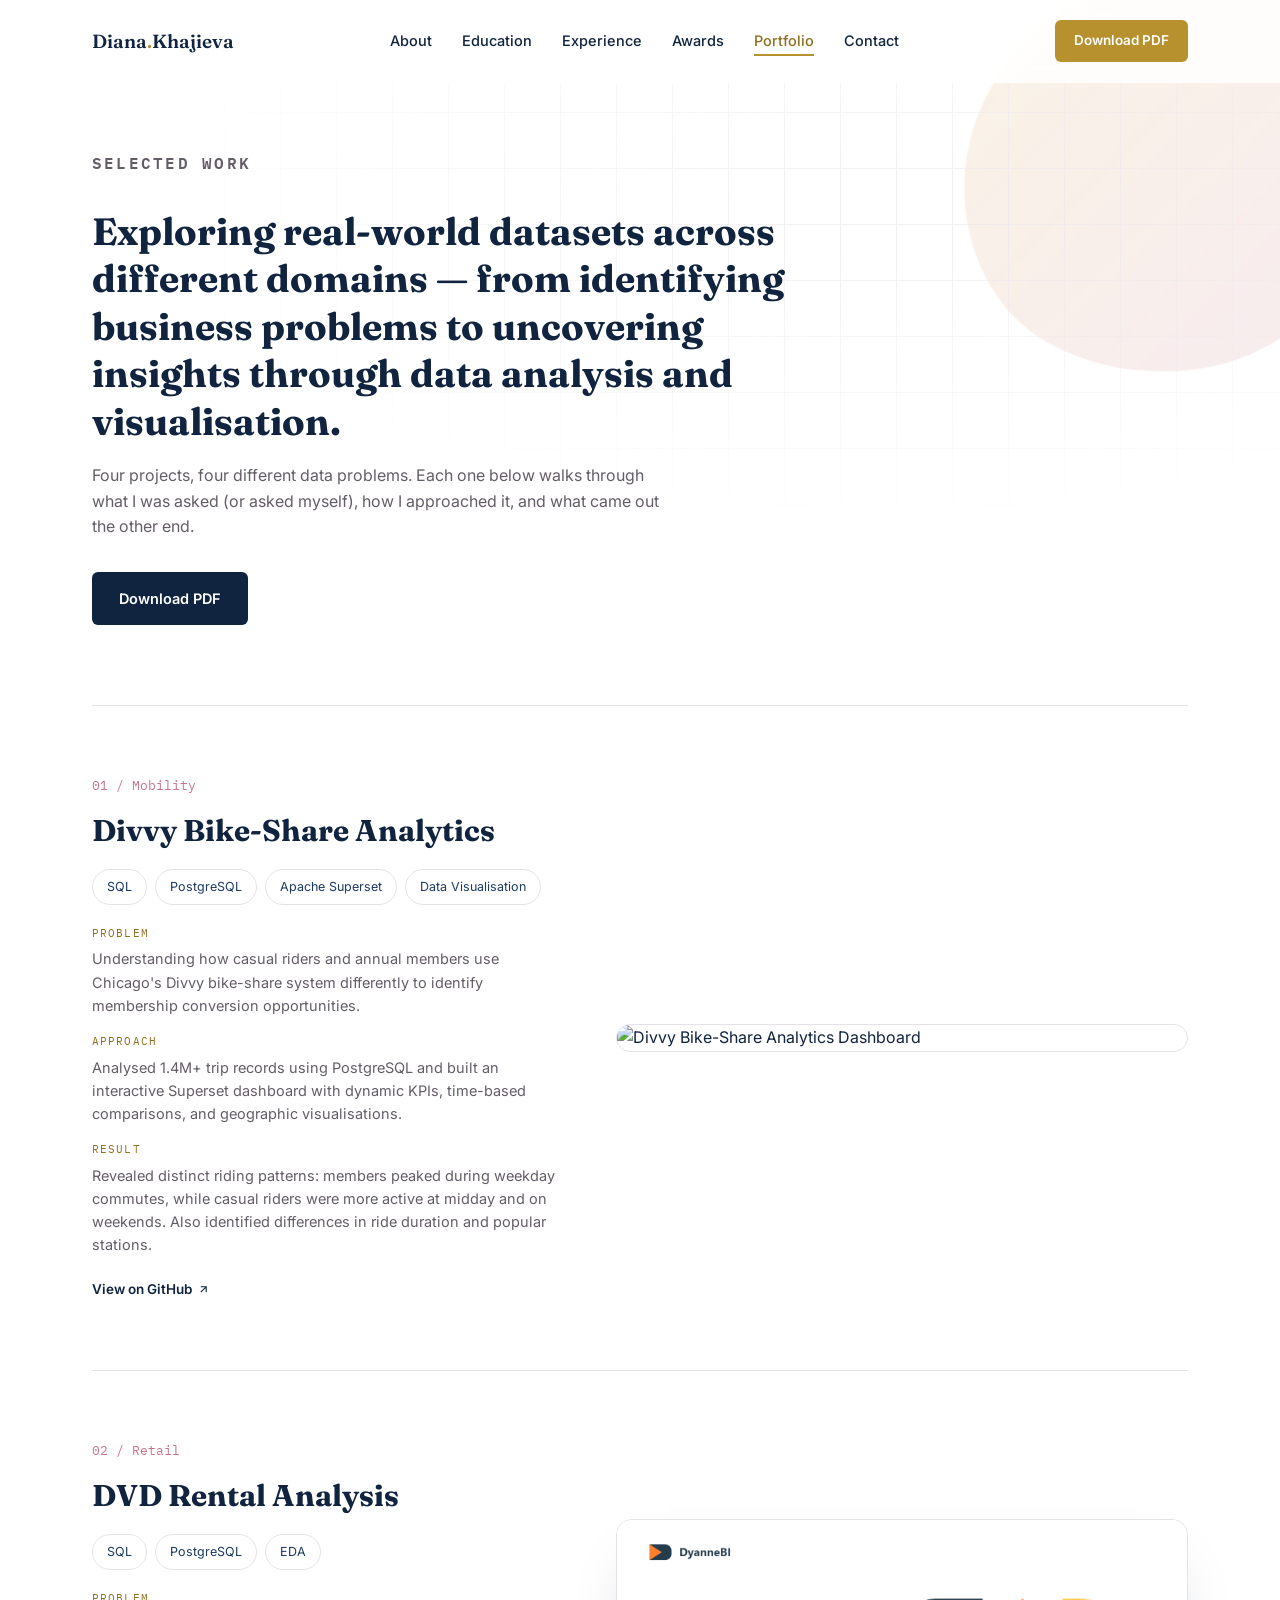
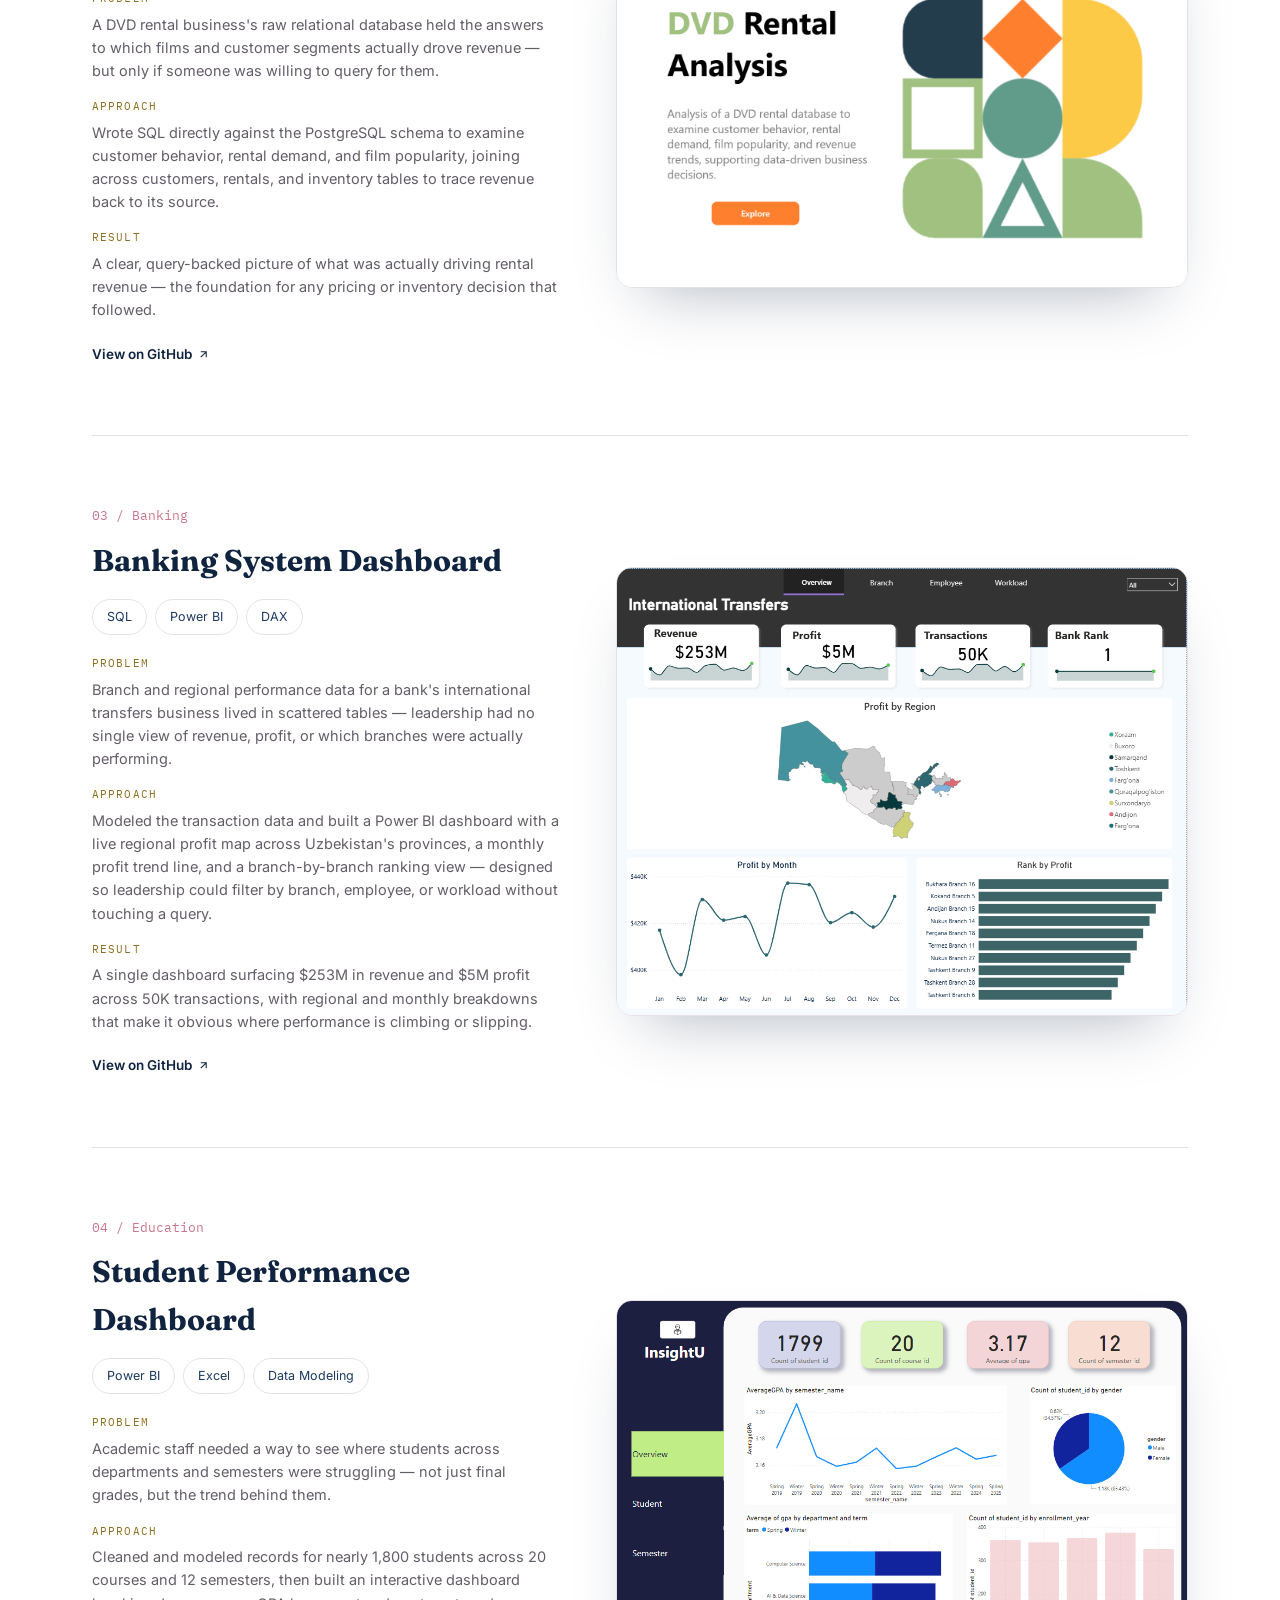
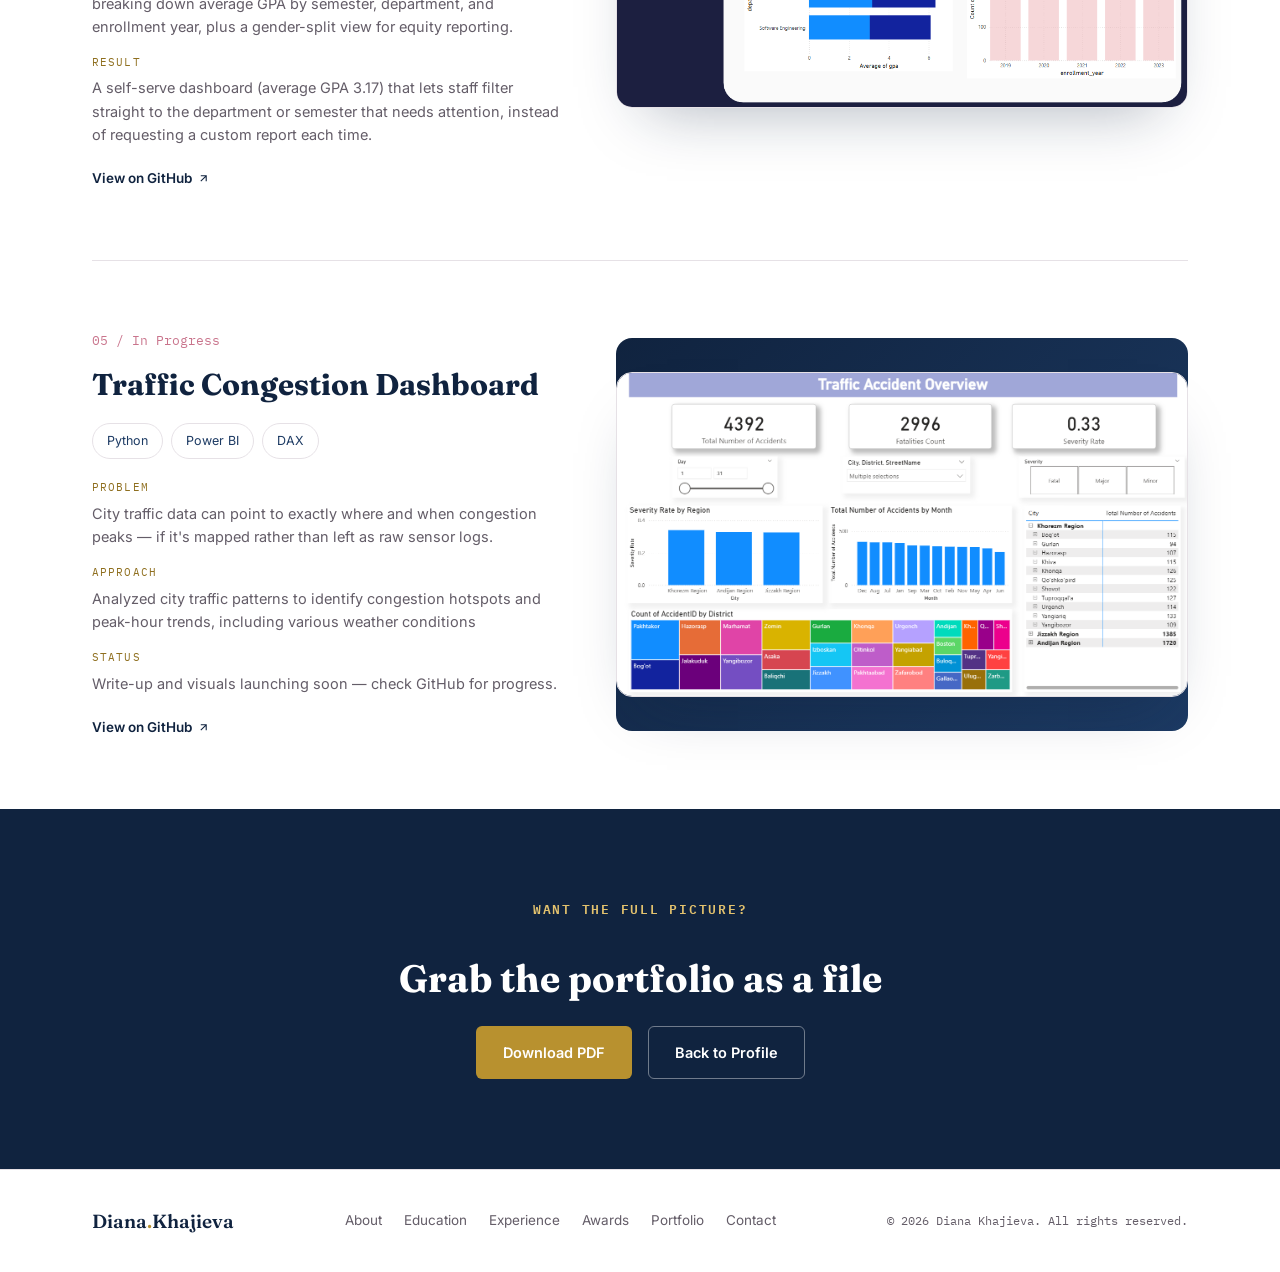
==== commit 5fb77747: "Update case study numbers and descriptions in portfolio" ====
--- a/portfolio.html
+++ b/portfolio.html
@@ -47,7 +47,7 @@
     <div class="hero-grid-bg" aria-hidden="true"></div>
     <div class="pf-hero-inner">
       <p class="eyebrow reveal">Selected Work</p>
-      <h1 class="reveal">Case studies from banking dashboards to geospatial models — the problem behind each one, and how I worked through it.</h1>
+      <h1 class="reveal">Exploring real-world datasets across different domains — from identifying business problems to uncovering insights through data analysis and visualisation.</h1>
       <p class="reveal">Four projects, four different data problems. Each one below walks through what I was asked (or asked myself), how I approached it, and what came out the other end.</p>
       <div class="pf-hero-actions reveal">
         <a href="assets/Diana_Khajieva_Portfolio.pdf" class="btn btn-navy" download>Download PDF</a>
@@ -61,7 +61,7 @@
       
       <article class="case-study reveal">
         <div class="case-copy">
-          <span class="case-number mono">02 / Mobility</span>
+          <span class="case-number mono">01 / Mobility</span>
           <h2>Divvy Bike-Share Analytics</h2>
           <div class="case-tags">
             <span class="tag-outline">SQL</span><span class="tag-outline">PostgreSQL</span><span class="tag-outline">Apache Superset</span><span class="tag-outline">Data Visualisation</span>
@@ -89,7 +89,7 @@
       
       <article class="case-study reveal">
         <div class="case-copy">
-          <span class="case-number mono">01 / Retail</span>
+          <span class="case-number mono">02 / Retail</span>
           <h2>DVD Rental Analysis</h2>
           <div class="case-tags">
             <span class="tag-outline">SQL</span><span class="tag-outline">PostgreSQL</span><span class="tag-outline">EDA</span>
@@ -117,7 +117,7 @@
 
       <article class="case-study reveal">
         <div class="case-copy">
-          <span class="case-number mono">02 / Banking</span>
+          <span class="case-number mono">03 / Banking</span>
           <h2>Banking System Dashboard</h2>
           <div class="case-tags">
             <span class="tag-outline">SQL</span><span class="tag-outline">Power BI</span><span class="tag-outline">DAX</span>
@@ -145,7 +145,7 @@
 
       <article class="case-study reveal">
         <div class="case-copy">
-          <span class="case-number mono">03 / Education</span>
+          <span class="case-number mono">04 / Education</span>
           <h2>Student Performance Dashboard</h2>
           <div class="case-tags">
             <span class="tag-outline">Power BI</span><span class="tag-outline">Excel</span><span class="tag-outline">Data Modeling</span>
@@ -173,7 +173,7 @@
 
       <article class="case-study reveal">
         <div class="case-copy">
-          <span class="case-number mono">04 / In Progress</span>
+          <span class="case-number mono">05 / In Progress</span>
           <h2>Traffic Congestion Dashboard</h2>
           <div class="case-tags">
             <span class="tag-outline">Python</span><span class="tag-outline">Power BI</span><span class="tag-outline">DAX</span>
